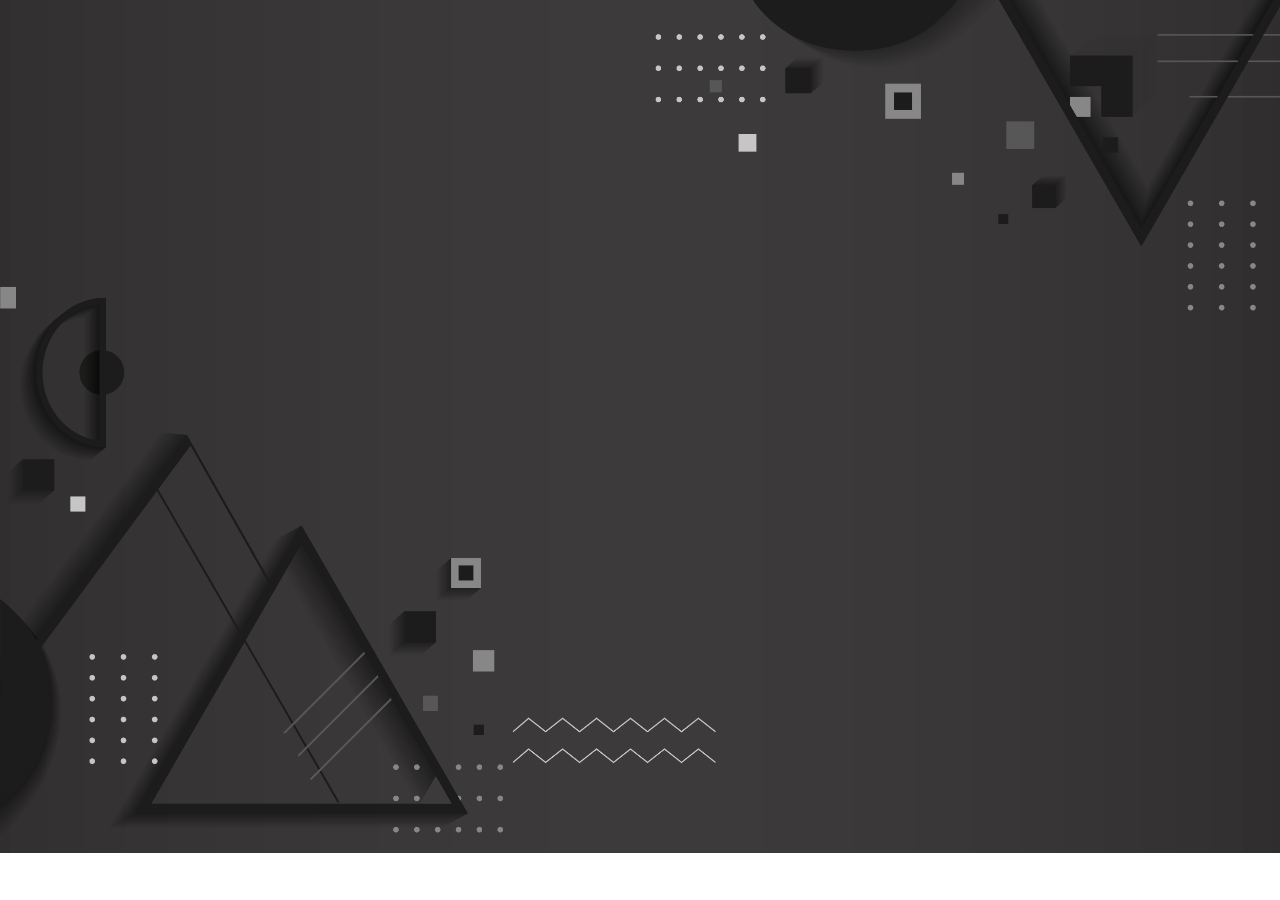
==== index.html @ a7614251 "first commit" ====
<!DOCTYPE html>
<html lang="en">

<head>
    <meta charset="UTF-8">
    <meta name="viewport" content="width=device-width, initial-scale=1.0">
    <title>Proxy Design</title>
    <link rel="stylesheet" href="style.css">
    <link rel="icon" type="image/jpg" href="mainlogo.jpeg">
    <link href="https://fonts.googleapis.com/css2?family=Orbitron:wght@500&family=Poppins:wght@600&display=swap"
        rel="stylesheet">
</head>

<body>

    <div class="headline">
        <h1>PROXY DESING</h1>
        <h2>Welcome To</h2>
    </div>
    <div class="line"></div>
    <div class="catchline">
        <p>
            Crafting premium logos that elevate brands
            and create unforgettable identities.
        </p>
    </div>
        <a href="home.html">
         <button>Get Started</button>
        </a>
    </div>

    <!-- Font Awesome -->
    <link rel="stylesheet" href="https://cdnjs.cloudflare.com/ajax/libs/font-awesome/6.5.1/css/all.min.css">
</body>

</html>
---- style.css ----
body {
    background-image: url("background.jpg");
    background-repeat: no-repeat;
    background-position: relative;
    background-size: cover;
}

.headline {
    position: relative;
    top: 6.4cm;
    left: 14cm;
    height: 10px;
    width: 250px;
    height: 50px;
    animation: op 5s forwards;
}
@keyframes op {
    0%{
        opacity: 0;
    }
    50%{
        opacity: 50%;
    }
    100%{
        opacity: 100%;
    }
}


.headline h1 {
    font-family: sans-serif;
    color: #afafb2;
}

.headline h2 {
    position: relative;
    top: -2.2cm;
    color: #aaaaaa;
    font-family: sans-serif;
}

.catchline {
    width: 800px;
    height: 50px;
    position: relative;
    top: 5.3cm;
    left: 9cm;
    animation: op 15s forwards;
    animation-timing-function: ease-in;
}

.catchline p {
    font-family: sans-serif;
    font-size: 20px;
    color: #050505;
}

.line {
    width: 800px;
    height: 0.2cm;
    position: relative;
    top: 6.8cm;
    left: 7cm;
    border-radius: 10px;
    background: transparent;
        animation: op 20s forwards;
}

.line::after {
    content: '';
    position: absolute;
    width: 100%;
    height: 100%;
    background: linear-gradient(90deg, #000000,#b7b7b7,#525252, #000000);
    border-radius: 10px;
    background-size: 300% 300%;
    animation: colorroted 5s linear infinite;
}

@keyframes colorroted {
    0% {
        background-position: 0% 50%;
    }

    50% {
        background-position: 50% 100%;
    }

    100% {
        background-position: 0% 50%;
    }
}
button {
    padding: 13px 24px;
    position: relative;
    top: 5.3cm;
    left: 16cm;
    border: none;
    border-radius: 999px;
    color: #ffffff;
    background: linear-gradient(135deg, #4e4f51, #000000);
    box-shadow: 0 10px 25px rgba(0, 0, 0, 0.22);
    transition: transform 0.3s ease, box-shadow 0.3s ease, background 0.3s ease;
    font-family: sans-serif;
    font-size: 15px;
    font-weight: 600;
    letter-spacing: 0.4px;
    cursor: pointer;
    animation: op 25s forwards;
}

button:hover {
    background: linear-gradient(135deg, #000000, #565759);
    transform: translateY(-3px);
    box-shadow: 0 14px 30px rgba(0, 0, 0, 0.28);
}

/* Responsive overrides to avoid fixed cm positioning and center content on small screens */
@media (max-width: 1200px) {
    .headline, .catchline, .line, button {
        position: static !important;
        top: auto !important;
        left: auto !important;
        margin: 1.2rem auto !important;
        width: min(95%, 1000px) !important;
        text-align: center;
    }

    .catchline p { font-size: 1rem; }

    .headline h1 { font-size: 1.8rem; }
    .headline h2 { font-size: 1rem; }

    button { display: inline-block; margin-top: .6rem; }
}

@media (max-width: 480px) {
    .headline h1 { font-size: 1.4rem; }
    .catchline p { font-size: 0.95rem; padding: 8px; }
    button { padding: 10px 16px; font-size: 14px; }
    .line { height: 6px; }
}

/* Ensure hero/background doesn't cause horizontal scrolling */
html, body { overflow-x: hidden; }
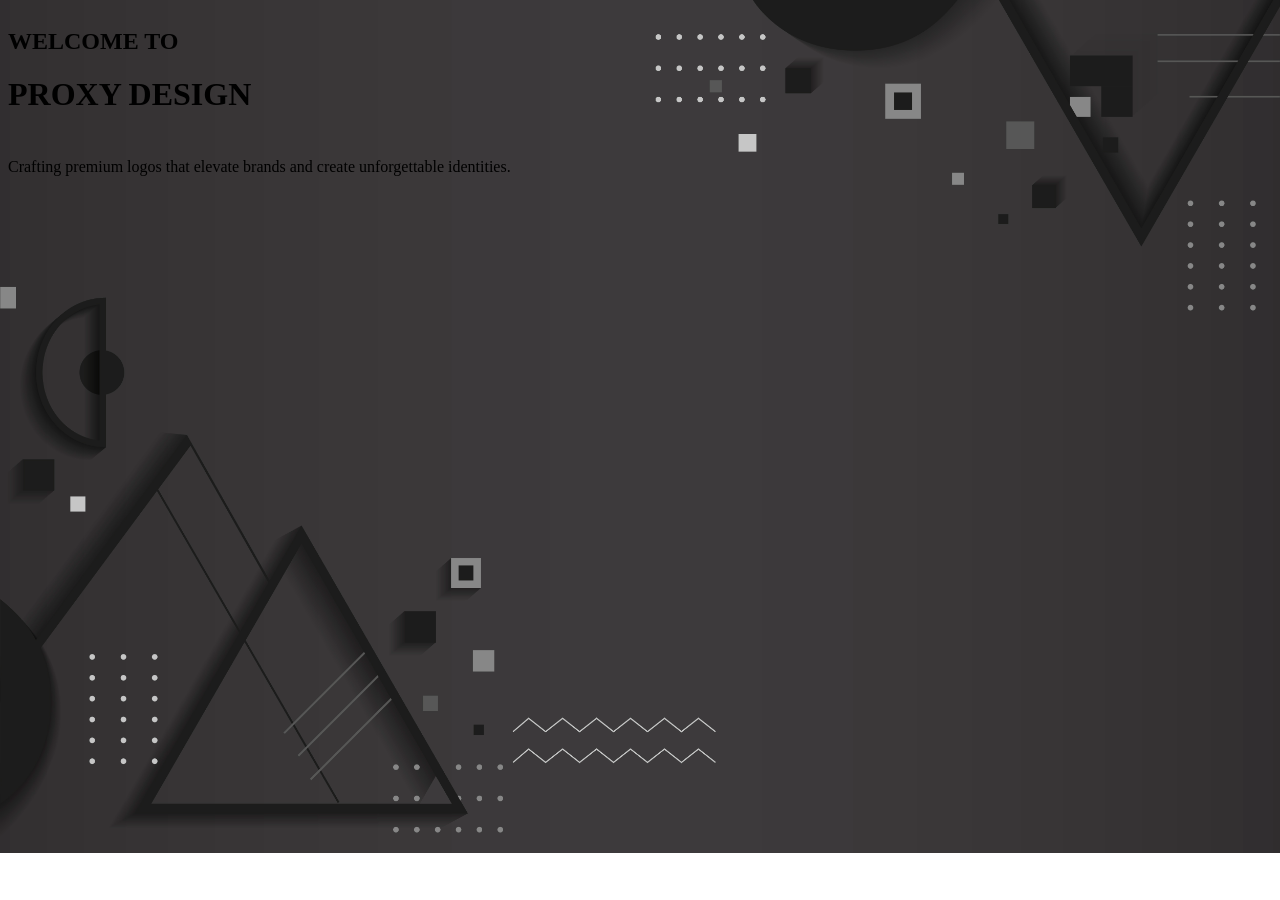
==== commit e96bd381: "Update index.html" ====
--- a/index.html
+++ b/index.html
@@ -1,36 +1,36 @@
 <!DOCTYPE html>
 <html lang="en">
-
 <head>
     <meta charset="UTF-8">
     <meta name="viewport" content="width=device-width, initial-scale=1.0">
     <title>Proxy Design</title>
+
+    <link href="https://fonts.googleapis.com/css2?family=Orbitron:wght@600&family=Poppins:wght@300;400;600&display=swap" rel="stylesheet">
+
     <link rel="stylesheet" href="style.css">
-    <link rel="icon" type="image/jpg" href="mainlogo.jpeg">
-    <link href="https://fonts.googleapis.com/css2?family=Orbitron:wght@500&family=Poppins:wght@600&display=swap"
-        rel="stylesheet">
 </head>
-
 <body>
 
-    <div class="headline">
-        <h1>PROXY DESING</h1>
-        <h2>Welcome To</h2>
-    </div>
+<div class="overlay"></div>
+
+<div class="hero">
+
+    <h2>WELCOME TO</h2>
+
+    <h1>PROXY DESIGN</h1>
+
     <div class="line"></div>
-    <div class="catchline">
-        <p>
-            Crafting premium logos that elevate brands
-            and create unforgettable identities.
-        </p>
-    </div>
-        <a href="home.html">
-         <button>Get Started</button>
-        </a>
-    </div>
 
-    <!-- Font Awesome -->
-    <link rel="stylesheet" href="https://cdnjs.cloudflare.com/ajax/libs/font-awesome/6.5.1/css/all.min.css">
+    <p>
+        Crafting premium logos that elevate brands
+        and create unforgettable identities.
+    </p>
+
+    <a href="home.html">
+        <button>Get Started</button>
+    </a>
+
+</div>
+
 </body>
-
-</html>+</html>
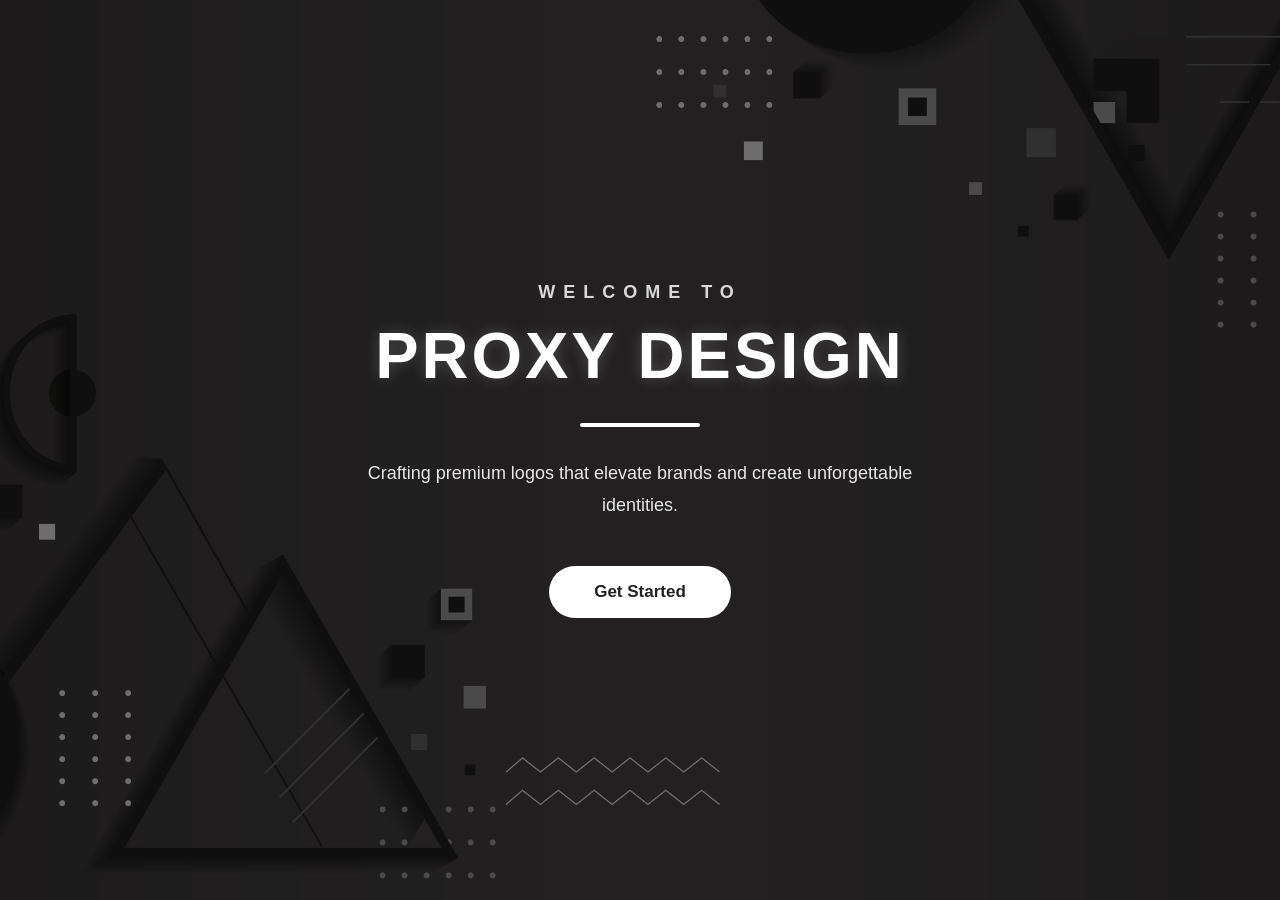
==== commit 60e27c33: "Update index.html" ====
--- a/index.html
+++ b/index.html
@@ -26,7 +26,7 @@
         and create unforgettable identities.
     </p>
 
-    <a href="home.html">
+    <a href="logo.html">
         <button>Get Started</button>
     </a>
 
--- a/style.css
+++ b/style.css
@@ -1,145 +1,156 @@
-body {
-    background-image: url("background.jpg");
-    background-repeat: no-repeat;
-    background-position: relative;
-    background-size: cover;
+*{
+    margin:0;
+    padding:0;
+    box-sizing:border-box;
 }
 
-.headline {
-    position: relative;
-    top: 6.4cm;
-    left: 14cm;
-    height: 10px;
-    width: 250px;
-    height: 50px;
-    animation: op 5s forwards;
-}
-@keyframes op {
-    0%{
-        opacity: 0;
-    }
-    50%{
-        opacity: 50%;
-    }
-    100%{
-        opacity: 100%;
-    }
+body{
+    font-family:'Poppins',sans-serif;
+
+    background:url("background.jpg") center center/cover no-repeat;
+
+    min-height:100vh;
+
+    display:flex;
+    justify-content:center;
+    align-items:center;
+
+    position:relative;
+    overflow:hidden;
 }
 
-
-.headline h1 {
-    font-family: sans-serif;
-    color: #afafb2;
+.overlay{
+    position:absolute;
+    inset:0;
+    background:rgba(0,0,0,.45);
 }
 
-.headline h2 {
-    position: relative;
-    top: -2.2cm;
-    color: #aaaaaa;
-    font-family: sans-serif;
+.hero{
+    position:relative;
+    z-index:10;
+
+    width:90%;
+    max-width:750px;
+
+    text-align:center;
+    color:#fff;
+
+    padding:50px 30px;
 }
 
-.catchline {
-    width: 800px;
-    height: 50px;
-    position: relative;
-    top: 5.3cm;
-    left: 9cm;
-    animation: op 15s forwards;
-    animation-timing-function: ease-in;
+.hero h2{
+    font-size:18px;
+    letter-spacing:8px;
+    color:#d9d9d9;
+    margin-bottom:15px;
 }
 
-.catchline p {
-    font-family: sans-serif;
-    font-size: 20px;
-    color: #050505;
+.hero h1{
+    font-family:'Orbitron',sans-serif;
+    font-size:65px;
+    color:white;
+    letter-spacing:3px;
+    text-shadow:0 0 15px rgba(255,255,255,.2);
 }
 
-.line {
-    width: 800px;
-    height: 0.2cm;
-    position: relative;
-    top: 6.8cm;
-    left: 7cm;
-    border-radius: 10px;
-    background: transparent;
-        animation: op 20s forwards;
+.line{
+    width:120px;
+    height:4px;
+    background:#fff;
+    margin:30px auto;
+    border-radius:20px;
 }
 
-.line::after {
-    content: '';
-    position: absolute;
-    width: 100%;
-    height: 100%;
-    background: linear-gradient(90deg, #000000,#b7b7b7,#525252, #000000);
-    border-radius: 10px;
-    background-size: 300% 300%;
-    animation: colorroted 5s linear infinite;
+.hero p{
+    font-size:18px;
+    color:#e8e8e8;
+    line-height:1.8;
+    max-width:600px;
+    margin:auto;
 }
 
-@keyframes colorroted {
-    0% {
-        background-position: 0% 50%;
-    }
+button{
+    margin-top:45px;
 
-    50% {
-        background-position: 50% 100%;
-    }
+    padding:16px 45px;
 
-    100% {
-        background-position: 0% 50%;
-    }
-}
-button {
-    padding: 13px 24px;
-    position: relative;
-    top: 5.3cm;
-    left: 16cm;
-    border: none;
-    border-radius: 999px;
-    color: #ffffff;
-    background: linear-gradient(135deg, #4e4f51, #000000);
-    box-shadow: 0 10px 25px rgba(0, 0, 0, 0.22);
-    transition: transform 0.3s ease, box-shadow 0.3s ease, background 0.3s ease;
-    font-family: sans-serif;
-    font-size: 15px;
-    font-weight: 600;
-    letter-spacing: 0.4px;
-    cursor: pointer;
-    animation: op 25s forwards;
+    border:none;
+    border-radius:50px;
+
+    background:white;
+    color:#222;
+
+    font-size:17px;
+    font-weight:600;
+
+    cursor:pointer;
+
+    transition:.35s;
 }
 
-button:hover {
-    background: linear-gradient(135deg, #000000, #565759);
-    transform: translateY(-3px);
-    box-shadow: 0 14px 30px rgba(0, 0, 0, 0.28);
+button:hover{
+
+    background:#111;
+
+    color:white;
+
+    transform:translateY(-5px);
+
+    box-shadow:0 12px 30px rgba(0,0,0,.4);
+
 }
 
-/* Responsive overrides to avoid fixed cm positioning and center content on small screens */
-@media (max-width: 1200px) {
-    .headline, .catchline, .line, button {
-        position: static !important;
-        top: auto !important;
-        left: auto !important;
-        margin: 1.2rem auto !important;
-        width: min(95%, 1000px) !important;
-        text-align: center;
-    }
+/* Tablet */
 
-    .catchline p { font-size: 1rem; }
+@media (max-width:768px){
 
-    .headline h1 { font-size: 1.8rem; }
-    .headline h2 { font-size: 1rem; }
-
-    button { display: inline-block; margin-top: .6rem; }
+.hero{
+    padding:30px 20px;
 }
 
-@media (max-width: 480px) {
-    .headline h1 { font-size: 1.4rem; }
-    .catchline p { font-size: 0.95rem; padding: 8px; }
-    button { padding: 10px 16px; font-size: 14px; }
-    .line { height: 6px; }
+.hero h1{
+    font-size:42px;
 }
 
-/* Ensure hero/background doesn't cause horizontal scrolling */
-html, body { overflow-x: hidden; }+.hero h2{
+    font-size:15px;
+    letter-spacing:5px;
+}
+
+.hero p{
+    font-size:16px;
+}
+
+button{
+    width:100%;
+}
+
+}
+
+/* Mobile */
+
+@media (max-width:480px){
+
+.hero h1{
+    font-size:32px;
+}
+
+.hero h2{
+    font-size:13px;
+}
+
+.hero p{
+    font-size:15px;
+    line-height:1.7;
+}
+
+.line{
+    width:80px;
+}
+
+button{
+    padding:15px;
+    font-size:16px;
+}
+
+}
